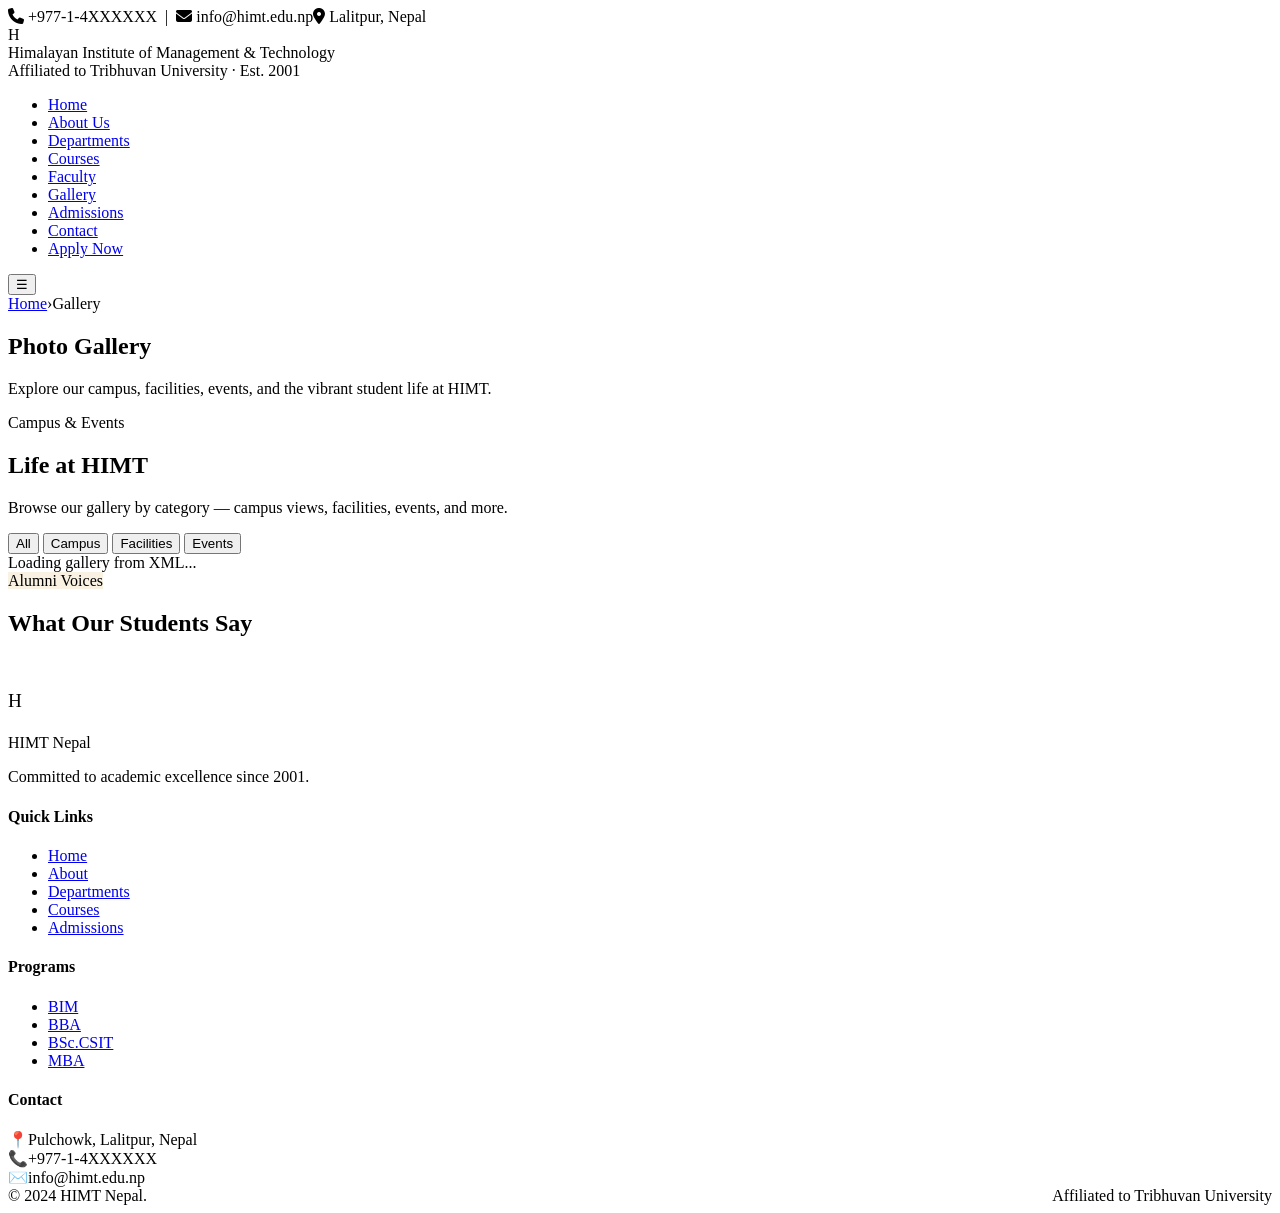
==== about.html @ 5d137912 "Add files via upload" ====
<!DOCTYPE html>
<html lang="en">
<head>
  <meta charset="UTF-8" />
  <meta name="viewport" content="width=device-width, initial-scale=1.0" />
  <title>Gallery – HIMT Nepal</title>
  <link rel="stylesheet" href="../css/style.css" />
  <link rel="stylesheet" href="https://cdnjs.cloudflare.com/ajax/libs/font-awesome/6.5.0/css/all.min.css" />
</head>
<body>
  <header id="header">
    <div class="header-top"><div class="container"><span><i class="fa fa-phone"></i> +977-1-4XXXXXX &nbsp;|&nbsp; <i class="fa fa-envelope"></i> info@himt.edu.np</span><span><i class="fa fa-map-marker-alt"></i> Lalitpur, Nepal</span></div></div>
    <div class="header-main"><div class="container">
      <div class="logo"><div class="logo-icon">H</div><div class="logo-text"><div class="college-name">Himalayan Institute of Management &amp; Technology</div><div class="college-tagline">Affiliated to Tribhuvan University · Est. 2001</div></div></div>
      <nav id="main-nav"><ul>
        <li><a href="../index.html">Home</a></li>
        <li><a href="about.html">About Us</a></li>
        <li><a href="departments.html">Departments</a></li>
        <li><a href="courses.html">Courses</a></li>
        <li><a href="faculty.html">Faculty</a></li>
        <li><a href="gallery.html" class="active">Gallery</a></li>
        <li><a href="admissions.html">Admissions</a></li>
        <li><a href="contact.html">Contact</a></li>
        <li><a href="admissions.html" class="nav-cta">Apply Now</a></li>
      </ul></nav>
      <button class="hamburger" id="hamburger">☰</button>
    </div></div>
  </header>

  <section class="page-hero">
    <div class="container">
      <div class="breadcrumb"><a href="../index.html">Home</a><span>›</span><span>Gallery</span></div>
      <h1>Photo Gallery</h1>
      <p>Explore our campus, facilities, events, and the vibrant student life at HIMT.</p>
    </div>
  </section>

  <section class="section-pad">
    <div class="container">
      <div class="section-header">
        <span class="section-label">Campus &amp; Events</span>
        <h2>Life at HIMT</h2>
        <p>Browse our gallery by category — campus views, facilities, events, and more.</p>
      </div>

      <!-- Filter Bar -->
      <div class="filter-bar" id="gallery-filter-bar">
        <button class="filter-btn active" data-filter="all">All</button>
        <button class="filter-btn" data-filter="Campus">Campus</button>
        <button class="filter-btn" data-filter="Facilities">Facilities</button>
        <button class="filter-btn" data-filter="Events">Events</button>
      </div>

      <!-- Gallery from XML -->
      <div id="gallery-container">
        <div class="loading"><div class="spinner"></div>Loading gallery from XML...</div>
      </div>
    </div>
  </section>

  <!-- TESTIMONIALS on gallery page -->
  <section class="section-pad testimonials-section">
    <div class="container">
      <div class="section-header">
        <span class="section-label" style="color:var(--accent-light);background:rgba(212,168,67,0.15);">Alumni Voices</span>
        <h2>What Our Students Say</h2>
        <p style="color:rgba(255,255,255,0.65);">Hear from our graduates about their HIMT experience.</p>
      </div>
      <div class="grid-4" id="gallery-testimonials">
        <div class="loading" style="color:rgba(255,255,255,0.5);"><div class="spinner"></div></div>
      </div>
    </div>
  </section>

  <footer id="footer">
    <div class="container">
      <div class="footer-grid">
        <div class="footer-col"><div class="logo" style="margin-bottom:16px;"><div class="logo-icon" style="width:44px;height:44px;font-size:1.2rem;">H</div><div class="logo-text"><div class="college-name" style="font-size:1rem;">HIMT Nepal</div></div></div><p>Committed to academic excellence since 2001.</p></div>
        <div class="footer-col"><h4>Quick Links</h4><ul><li><a href="../index.html">Home</a></li><li><a href="about.html">About</a></li><li><a href="departments.html">Departments</a></li><li><a href="courses.html">Courses</a></li><li><a href="admissions.html">Admissions</a></li></ul></div>
        <div class="footer-col"><h4>Programs</h4><ul><li><a href="courses.html">BIM</a></li><li><a href="courses.html">BBA</a></li><li><a href="courses.html">BSc.CSIT</a></li><li><a href="courses.html">MBA</a></li></ul></div>
        <div class="footer-col"><h4>Contact</h4><div class="footer-contact-item"><span>📍</span><span>Pulchowk, Lalitpur, Nepal</span></div><div class="footer-contact-item"><span>📞</span><span>+977-1-4XXXXXX</span></div><div class="footer-contact-item"><span>✉️</span><span>info@himt.edu.np</span></div></div>
      </div>
    </div>
    <div class="footer-bottom"><div class="container" style="display:flex;justify-content:space-between;flex-wrap:wrap;gap:8px;"><span>© 2024 HIMT Nepal.</span><span>Affiliated to Tribhuvan University</span></div></div>
  </footer>

  <script src="../js/main.js"></script>
  <script>
    loadGallery('gallery-container');
    loadTestimonials('gallery-testimonials');
    setupFilters('gallery-filter-bar', loadGallery, 'gallery-container');
  </script>
</body>
</html>
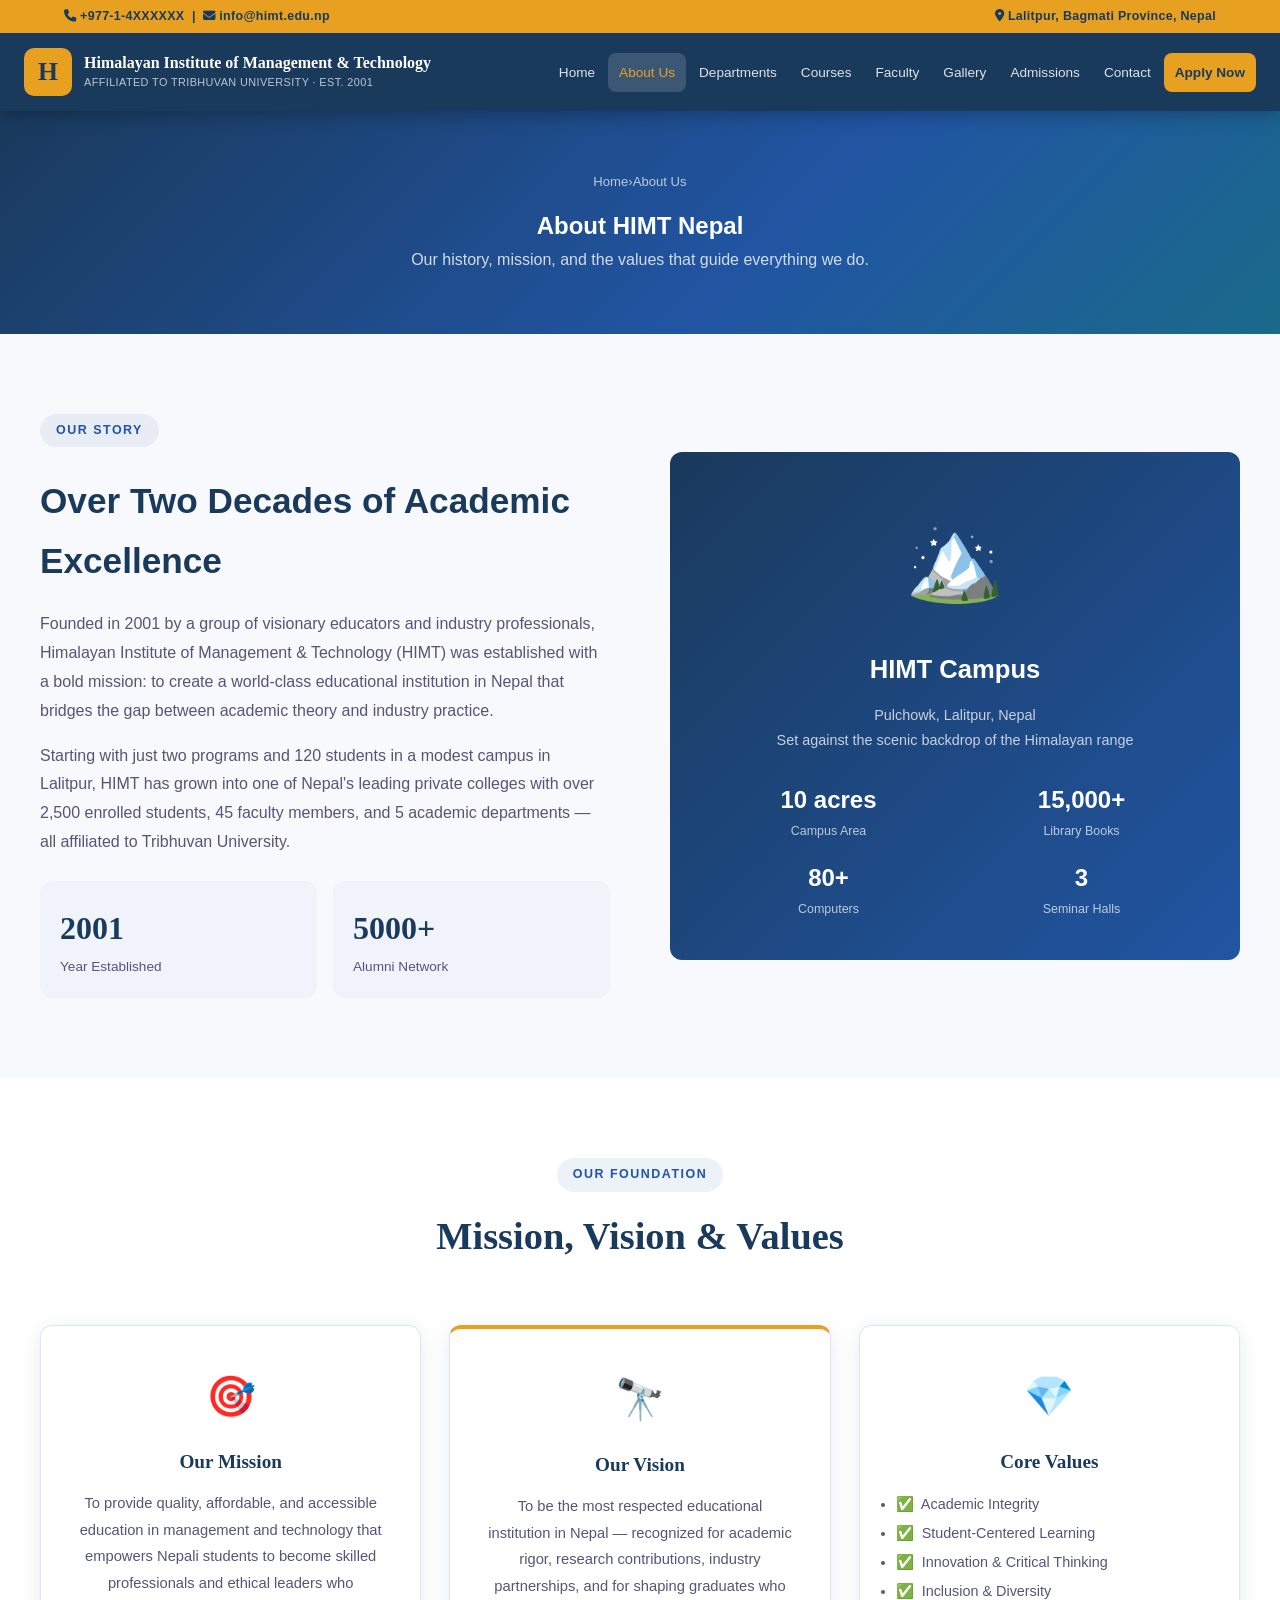
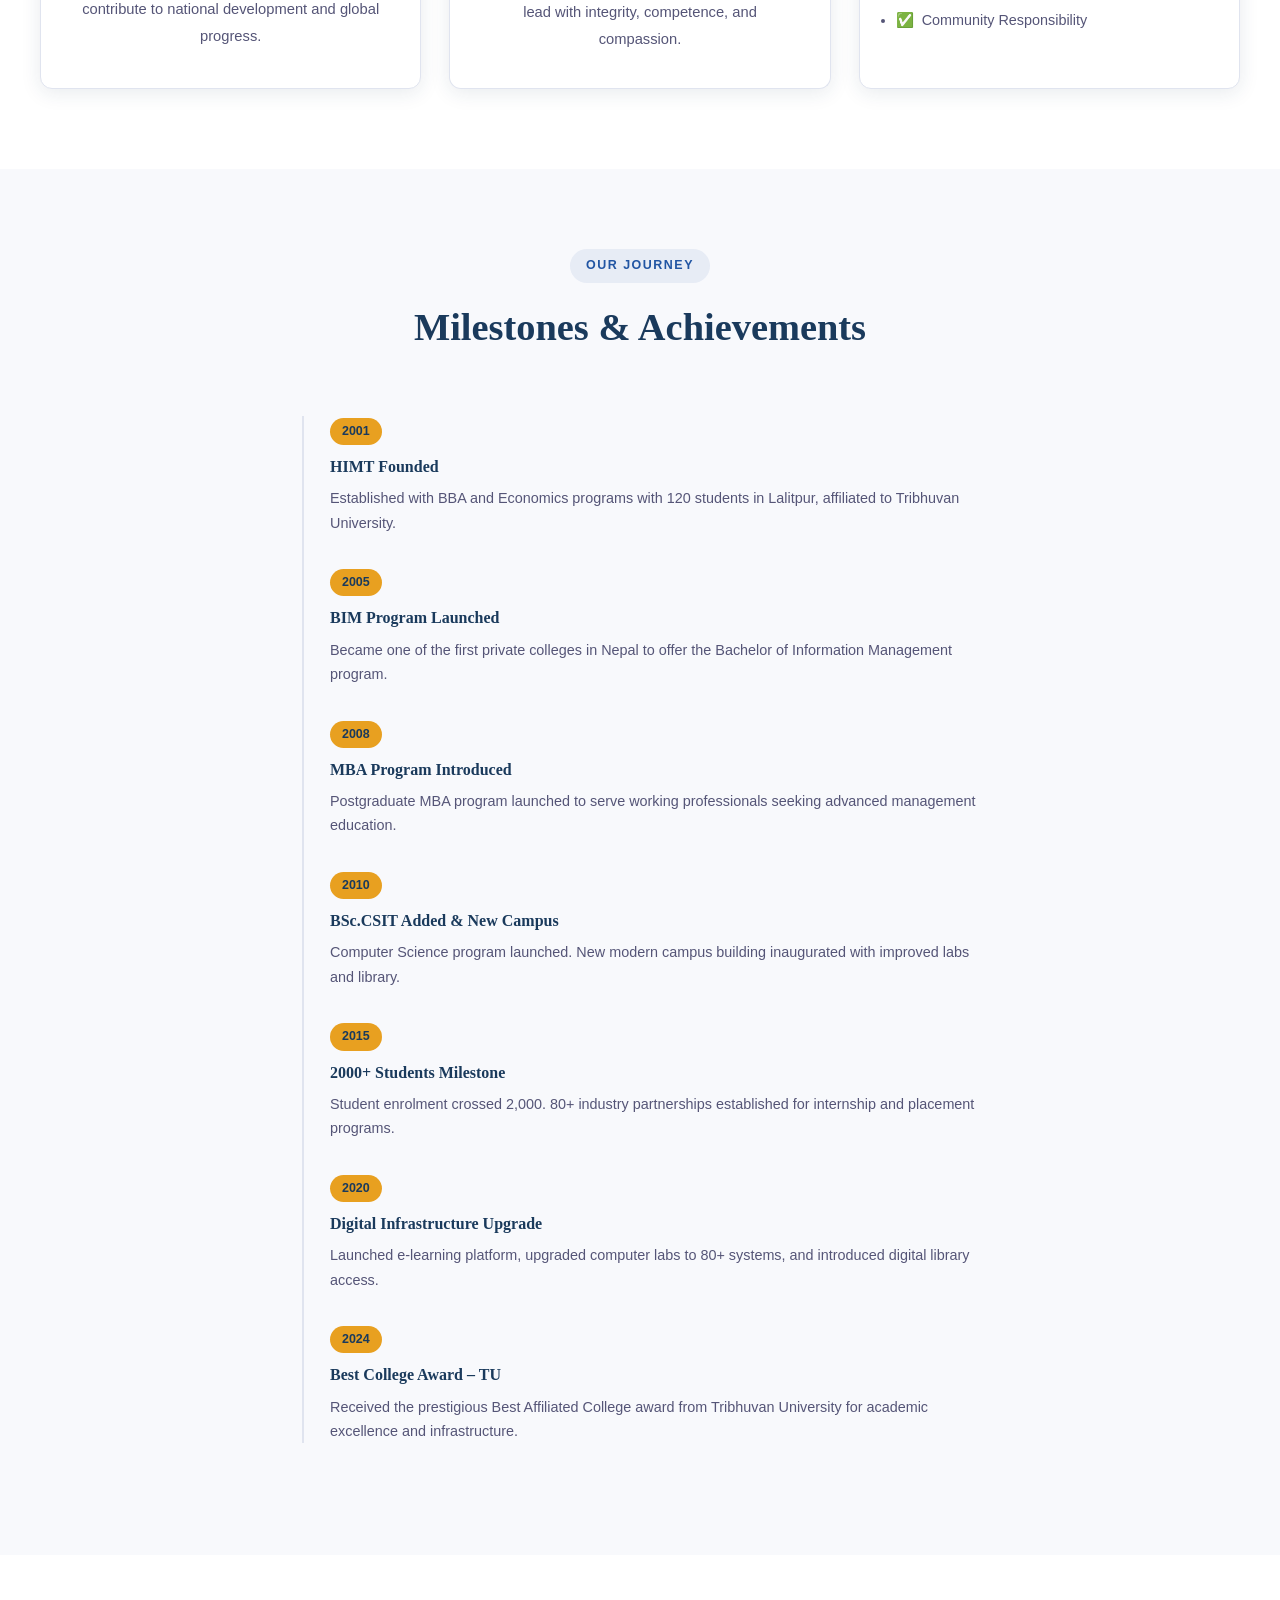
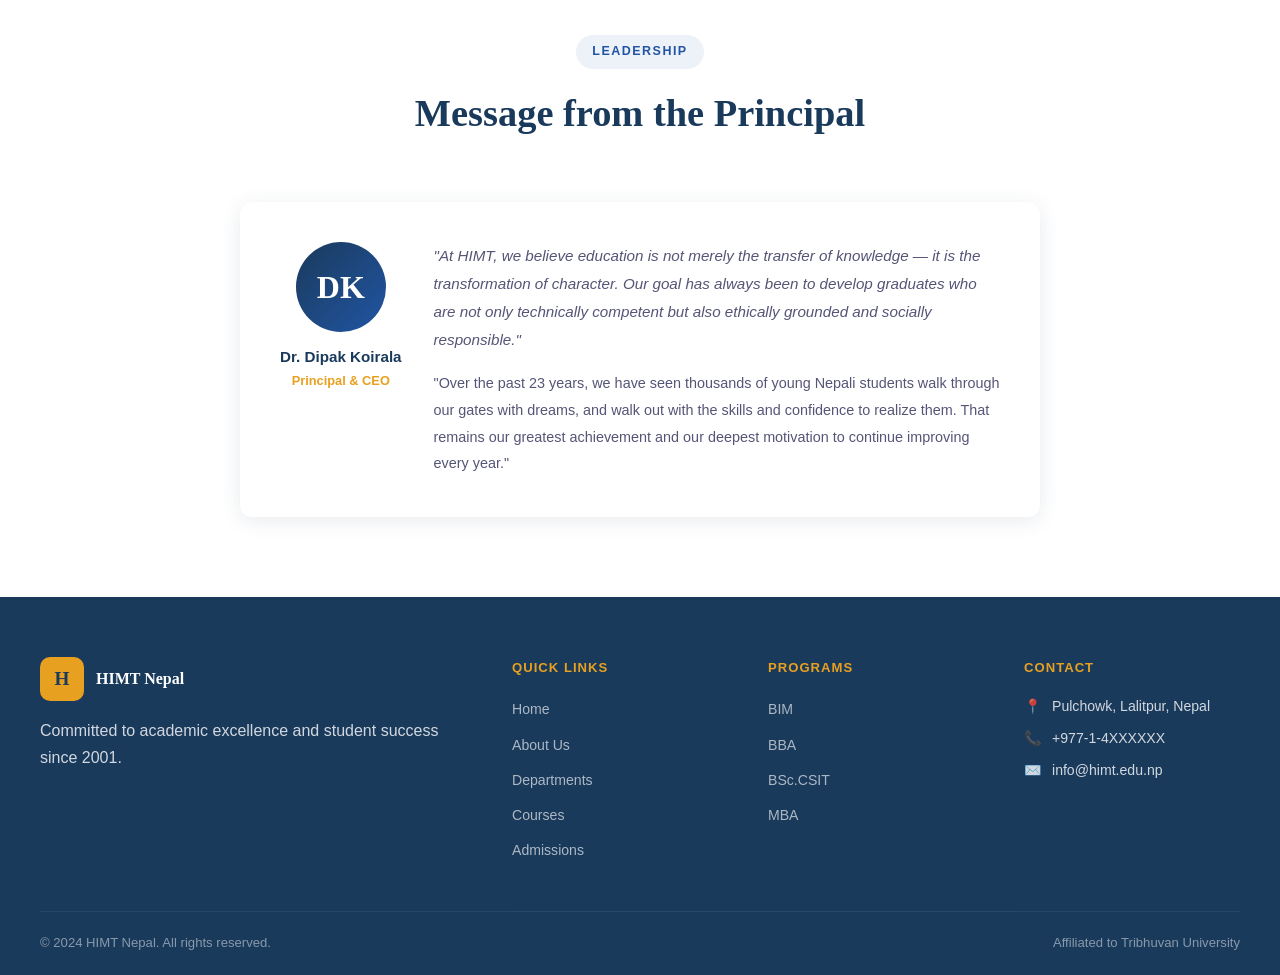
==== commit c9a843fc: "Fix broken deployment: rename mis-named files, add missing main.js Every file in the repo was mis-na" ====
--- a/about.html
+++ b/about.html
@@ -3,92 +3,182 @@
 <head>
   <meta charset="UTF-8" />
   <meta name="viewport" content="width=device-width, initial-scale=1.0" />
-  <title>Gallery – HIMT Nepal</title>
-  <link rel="stylesheet" href="../css/style.css" />
+  <title>About Us – HIMT Nepal</title>
+  <link rel="stylesheet" href="style.css" />
   <link rel="stylesheet" href="https://cdnjs.cloudflare.com/ajax/libs/font-awesome/6.5.0/css/all.min.css" />
 </head>
 <body>
+  <!-- HEADER -->
   <header id="header">
-    <div class="header-top"><div class="container"><span><i class="fa fa-phone"></i> +977-1-4XXXXXX &nbsp;|&nbsp; <i class="fa fa-envelope"></i> info@himt.edu.np</span><span><i class="fa fa-map-marker-alt"></i> Lalitpur, Nepal</span></div></div>
-    <div class="header-main"><div class="container">
-      <div class="logo"><div class="logo-icon">H</div><div class="logo-text"><div class="college-name">Himalayan Institute of Management &amp; Technology</div><div class="college-tagline">Affiliated to Tribhuvan University · Est. 2001</div></div></div>
-      <nav id="main-nav"><ul>
-        <li><a href="../index.html">Home</a></li>
-        <li><a href="about.html">About Us</a></li>
-        <li><a href="departments.html">Departments</a></li>
-        <li><a href="courses.html">Courses</a></li>
-        <li><a href="faculty.html">Faculty</a></li>
-        <li><a href="gallery.html" class="active">Gallery</a></li>
-        <li><a href="admissions.html">Admissions</a></li>
-        <li><a href="contact.html">Contact</a></li>
-        <li><a href="admissions.html" class="nav-cta">Apply Now</a></li>
-      </ul></nav>
-      <button class="hamburger" id="hamburger">☰</button>
-    </div></div>
+    <div class="header-top">
+      <div class="container">
+        <span><i class="fa fa-phone"></i> +977-1-4XXXXXX &nbsp;|&nbsp; <i class="fa fa-envelope"></i> info@himt.edu.np</span>
+        <span><i class="fa fa-map-marker-alt"></i> Lalitpur, Bagmati Province, Nepal</span>
+      </div>
+    </div>
+    <div class="header-main">
+      <div class="container">
+        <div class="logo">
+          <div class="logo-icon">H</div>
+          <div class="logo-text">
+            <div class="college-name">Himalayan Institute of Management &amp; Technology</div>
+            <div class="college-tagline">Affiliated to Tribhuvan University · Est. 2001</div>
+          </div>
+        </div>
+        <nav id="main-nav">
+          <ul>
+            <li><a href="index.html">Home</a></li>
+            <li><a href="about.html" class="active">About Us</a></li>
+            <li><a href="departments.html">Departments</a></li>
+            <li><a href="courses.html">Courses</a></li>
+            <li><a href="faculty.html">Faculty</a></li>
+            <li><a href="gallery.html">Gallery</a></li>
+            <li><a href="admissions.html">Admissions</a></li>
+            <li><a href="contact.html">Contact</a></li>
+            <li><a href="admissions.html" class="nav-cta">Apply Now</a></li>
+          </ul>
+        </nav>
+        <button class="hamburger" id="hamburger">☰</button>
+      </div>
+    </div>
   </header>
 
+  <!-- PAGE HERO -->
   <section class="page-hero">
     <div class="container">
-      <div class="breadcrumb"><a href="../index.html">Home</a><span>›</span><span>Gallery</span></div>
-      <h1>Photo Gallery</h1>
-      <p>Explore our campus, facilities, events, and the vibrant student life at HIMT.</p>
+      <div class="breadcrumb">
+        <a href="index.html">Home</a><span>›</span><span>About Us</span>
+      </div>
+      <h1>About HIMT Nepal</h1>
+      <p>Our history, mission, and the values that guide everything we do.</p>
     </div>
   </section>
 
+  <!-- INTRO SECTION -->
   <section class="section-pad">
     <div class="container">
-      <div class="section-header">
-        <span class="section-label">Campus &amp; Events</span>
-        <h2>Life at HIMT</h2>
-        <p>Browse our gallery by category — campus views, facilities, events, and more.</p>
-      </div>
-
-      <!-- Filter Bar -->
-      <div class="filter-bar" id="gallery-filter-bar">
-        <button class="filter-btn active" data-filter="all">All</button>
-        <button class="filter-btn" data-filter="Campus">Campus</button>
-        <button class="filter-btn" data-filter="Facilities">Facilities</button>
-        <button class="filter-btn" data-filter="Events">Events</button>
-      </div>
-
-      <!-- Gallery from XML -->
-      <div id="gallery-container">
-        <div class="loading"><div class="spinner"></div>Loading gallery from XML...</div>
+      <div style="display:grid;grid-template-columns:1fr 1fr;gap:60px;align-items:center;">
+        <div>
+          <span class="section-label">Our Story</span>
+          <h2 style="font-size:2.2rem;color:var(--primary);margin:12px 0 20px;">Over Two Decades of Academic Excellence</h2>
+          <p style="color:var(--text-mid);line-height:1.8;margin-bottom:16px;">Founded in 2001 by a group of visionary educators and industry professionals, Himalayan Institute of Management &amp; Technology (HIMT) was established with a bold mission: to create a world-class educational institution in Nepal that bridges the gap between academic theory and industry practice.</p>
+          <p style="color:var(--text-mid);line-height:1.8;margin-bottom:24px;">Starting with just two programs and 120 students in a modest campus in Lalitpur, HIMT has grown into one of Nepal's leading private colleges with over 2,500 enrolled students, 45 faculty members, and 5 academic departments — all affiliated to Tribhuvan University.</p>
+          <div style="display:grid;grid-template-columns:1fr 1fr;gap:16px;">
+            <div style="background:var(--light-bg);padding:20px;border-radius:var(--radius);">
+              <div style="font-family:var(--font-display);font-size:2rem;font-weight:700;color:var(--primary);">2001</div>
+              <div style="font-size:0.85rem;color:var(--text-mid);">Year Established</div>
+            </div>
+            <div style="background:var(--light-bg);padding:20px;border-radius:var(--radius);">
+              <div style="font-family:var(--font-display);font-size:2rem;font-weight:700;color:var(--primary);">5000+</div>
+              <div style="font-size:0.85rem;color:var(--text-mid);">Alumni Network</div>
+            </div>
+          </div>
+        </div>
+        <div style="background:linear-gradient(135deg,var(--primary),var(--primary-light));border-radius:var(--radius);padding:40px;color:white;text-align:center;">
+          <div style="font-size:5rem;margin-bottom:20px;">🏔️</div>
+          <h3 style="color:white;font-size:1.6rem;margin-bottom:12px;">HIMT Campus</h3>
+          <p style="color:rgba(255,255,255,0.75);font-size:0.9rem;">Pulchowk, Lalitpur, Nepal<br>Set against the scenic backdrop of the Himalayan range</p>
+          <div style="margin-top:28px;display:grid;grid-template-columns:1fr 1fr;gap:16px;text-align:center;">
+            <div><div style="font-size:1.5rem;font-weight:700;">10 acres</div><div style="font-size:0.78rem;opacity:0.7;">Campus Area</div></div>
+            <div><div style="font-size:1.5rem;font-weight:700;">15,000+</div><div style="font-size:0.78rem;opacity:0.7;">Library Books</div></div>
+            <div><div style="font-size:1.5rem;font-weight:700;">80+</div><div style="font-size:0.78rem;opacity:0.7;">Computers</div></div>
+            <div><div style="font-size:1.5rem;font-weight:700;">3</div><div style="font-size:0.78rem;opacity:0.7;">Seminar Halls</div></div>
+          </div>
+        </div>
       </div>
     </div>
   </section>
 
-  <!-- TESTIMONIALS on gallery page -->
-  <section class="section-pad testimonials-section">
+  <!-- MISSION VISION -->
+  <section class="section-pad bg-light">
     <div class="container">
       <div class="section-header">
-        <span class="section-label" style="color:var(--accent-light);background:rgba(212,168,67,0.15);">Alumni Voices</span>
-        <h2>What Our Students Say</h2>
-        <p style="color:rgba(255,255,255,0.65);">Hear from our graduates about their HIMT experience.</p>
+        <span class="section-label">Our Foundation</span>
+        <h2>Mission, Vision &amp; Values</h2>
       </div>
-      <div class="grid-4" id="gallery-testimonials">
-        <div class="loading" style="color:rgba(255,255,255,0.5);"><div class="spinner"></div></div>
+      <div class="grid-3">
+        <div class="card" style="padding:36px;text-align:center;" class="animate-on-scroll">
+          <div style="font-size:2.5rem;margin-bottom:16px;">🎯</div>
+          <h3 style="color:var(--primary);margin-bottom:12px;">Our Mission</h3>
+          <p style="color:var(--text-mid);font-size:0.92rem;line-height:1.8;">To provide quality, affordable, and accessible education in management and technology that empowers Nepali students to become skilled professionals and ethical leaders who contribute to national development and global progress.</p>
+        </div>
+        <div class="card" style="padding:36px;text-align:center;border-top:4px solid var(--accent);">
+          <div style="font-size:2.5rem;margin-bottom:16px;">🔭</div>
+          <h3 style="color:var(--primary);margin-bottom:12px;">Our Vision</h3>
+          <p style="color:var(--text-mid);font-size:0.92rem;line-height:1.8;">To be the most respected educational institution in Nepal — recognized for academic rigor, research contributions, industry partnerships, and for shaping graduates who lead with integrity, competence, and compassion.</p>
+        </div>
+        <div class="card" style="padding:36px;text-align:center;">
+          <div style="font-size:2.5rem;margin-bottom:16px;">💎</div>
+          <h3 style="color:var(--primary);margin-bottom:12px;">Core Values</h3>
+          <ul style="text-align:left;color:var(--text-mid);font-size:0.9rem;line-height:2;">
+            <li>✅ &nbsp;Academic Integrity</li>
+            <li>✅ &nbsp;Student-Centered Learning</li>
+            <li>✅ &nbsp;Innovation &amp; Critical Thinking</li>
+            <li>✅ &nbsp;Inclusion &amp; Diversity</li>
+            <li>✅ &nbsp;Community Responsibility</li>
+          </ul>
+        </div>
       </div>
     </div>
   </section>
 
+  <!-- HISTORY TIMELINE -->
+  <section class="section-pad">
+    <div class="container">
+      <div class="section-header">
+        <span class="section-label">Our Journey</span>
+        <h2>Milestones &amp; Achievements</h2>
+      </div>
+      <div style="max-width:700px;margin:0 auto;" class="timeline">
+        <div class="timeline-item"><span class="timeline-date">2001</span><h4>HIMT Founded</h4><p>Established with BBA and Economics programs with 120 students in Lalitpur, affiliated to Tribhuvan University.</p></div>
+        <div class="timeline-item"><span class="timeline-date">2005</span><h4>BIM Program Launched</h4><p>Became one of the first private colleges in Nepal to offer the Bachelor of Information Management program.</p></div>
+        <div class="timeline-item"><span class="timeline-date">2008</span><h4>MBA Program Introduced</h4><p>Postgraduate MBA program launched to serve working professionals seeking advanced management education.</p></div>
+        <div class="timeline-item"><span class="timeline-date">2010</span><h4>BSc.CSIT Added &amp; New Campus</h4><p>Computer Science program launched. New modern campus building inaugurated with improved labs and library.</p></div>
+        <div class="timeline-item"><span class="timeline-date">2015</span><h4>2000+ Students Milestone</h4><p>Student enrolment crossed 2,000. 80+ industry partnerships established for internship and placement programs.</p></div>
+        <div class="timeline-item"><span class="timeline-date">2020</span><h4>Digital Infrastructure Upgrade</h4><p>Launched e-learning platform, upgraded computer labs to 80+ systems, and introduced digital library access.</p></div>
+        <div class="timeline-item"><span class="timeline-date">2024</span><h4>Best College Award – TU</h4><p>Received the prestigious Best Affiliated College award from Tribhuvan University for academic excellence and infrastructure.</p></div>
+      </div>
+    </div>
+  </section>
+
+  <!-- LEADERSHIP -->
+  <section class="section-pad bg-light">
+    <div class="container">
+      <div class="section-header">
+        <span class="section-label">Leadership</span>
+        <h2>Message from the Principal</h2>
+      </div>
+      <div style="max-width:800px;margin:0 auto;background:white;border-radius:var(--radius);box-shadow:var(--shadow);padding:40px;display:flex;gap:32px;align-items:flex-start;">
+        <div style="text-align:center;flex-shrink:0;">
+          <div style="width:90px;height:90px;background:linear-gradient(135deg,var(--primary),var(--primary-light));border-radius:50%;display:flex;align-items:center;justify-content:center;font-family:var(--font-display);font-size:2rem;font-weight:700;color:white;margin:0 auto 12px;">DK</div>
+          <div style="font-weight:700;color:var(--primary);font-size:0.95rem;">Dr. Dipak Koirala</div>
+          <div style="font-size:0.8rem;color:var(--accent);font-weight:600;">Principal &amp; CEO</div>
+        </div>
+        <div>
+          <p style="color:var(--text-mid);line-height:1.85;font-style:italic;font-size:0.95rem;margin-bottom:16px;">"At HIMT, we believe education is not merely the transfer of knowledge — it is the transformation of character. Our goal has always been to develop graduates who are not only technically competent but also ethically grounded and socially responsible."</p>
+          <p style="color:var(--text-mid);line-height:1.85;font-size:0.9rem;">"Over the past 23 years, we have seen thousands of young Nepali students walk through our gates with dreams, and walk out with the skills and confidence to realize them. That remains our greatest achievement and our deepest motivation to continue improving every year."</p>
+        </div>
+      </div>
+    </div>
+  </section>
+
+  <!-- FOOTER -->
   <footer id="footer">
     <div class="container">
       <div class="footer-grid">
-        <div class="footer-col"><div class="logo" style="margin-bottom:16px;"><div class="logo-icon" style="width:44px;height:44px;font-size:1.2rem;">H</div><div class="logo-text"><div class="college-name" style="font-size:1rem;">HIMT Nepal</div></div></div><p>Committed to academic excellence since 2001.</p></div>
-        <div class="footer-col"><h4>Quick Links</h4><ul><li><a href="../index.html">Home</a></li><li><a href="about.html">About</a></li><li><a href="departments.html">Departments</a></li><li><a href="courses.html">Courses</a></li><li><a href="admissions.html">Admissions</a></li></ul></div>
+        <div class="footer-col">
+          <div class="logo" style="margin-bottom:16px;"><div class="logo-icon" style="width:44px;height:44px;font-size:1.2rem;">H</div><div class="logo-text"><div class="college-name" style="font-size:1rem;">HIMT Nepal</div></div></div>
+          <p>Committed to academic excellence and student success since 2001.</p>
+        </div>
+        <div class="footer-col"><h4>Quick Links</h4><ul><li><a href="index.html">Home</a></li><li><a href="about.html">About Us</a></li><li><a href="departments.html">Departments</a></li><li><a href="courses.html">Courses</a></li><li><a href="admissions.html">Admissions</a></li></ul></div>
         <div class="footer-col"><h4>Programs</h4><ul><li><a href="courses.html">BIM</a></li><li><a href="courses.html">BBA</a></li><li><a href="courses.html">BSc.CSIT</a></li><li><a href="courses.html">MBA</a></li></ul></div>
         <div class="footer-col"><h4>Contact</h4><div class="footer-contact-item"><span>📍</span><span>Pulchowk, Lalitpur, Nepal</span></div><div class="footer-contact-item"><span>📞</span><span>+977-1-4XXXXXX</span></div><div class="footer-contact-item"><span>✉️</span><span>info@himt.edu.np</span></div></div>
       </div>
     </div>
-    <div class="footer-bottom"><div class="container" style="display:flex;justify-content:space-between;flex-wrap:wrap;gap:8px;"><span>© 2024 HIMT Nepal.</span><span>Affiliated to Tribhuvan University</span></div></div>
+    <div class="footer-bottom"><div class="container" style="display:flex;justify-content:space-between;flex-wrap:wrap;gap:8px;"><span>© 2024 HIMT Nepal. All rights reserved.</span><span>Affiliated to <a href="#">Tribhuvan University</a></span></div></div>
   </footer>
 
-  <script src="../js/main.js"></script>
-  <script>
-    loadGallery('gallery-container');
-    loadTestimonials('gallery-testimonials');
-    setupFilters('gallery-filter-bar', loadGallery, 'gallery-container');
-  </script>
+  <script src="main.js"></script>
+  <script>initScrollAnimations();</script>
 </body>
 </html>
--- a/style.css
+++ b/style.css
@@ -0,0 +1,441 @@
+/* ===== CSS VARIABLES ===== */
+:root {
+  --primary: #1a3a5c;
+  --primary-light: #2155a3;
+  --accent: #e8a020;
+  --accent-dark: #c4851a;
+  --text: #1e1e2e;
+  --text-light: #555577;
+  --bg: #f8f9fc;
+  --white: #ffffff;
+  --card-bg: #ffffff;
+  --border: #e0e4ef;
+  --gradient: linear-gradient(135deg, #1a3a5c 0%, #2155a3 60%, #1a6a8a 100%);
+  --shadow: 0 4px 20px rgba(26,58,92,0.10);
+  --shadow-lg: 0 8px 40px rgba(26,58,92,0.15);
+  --font-head: 'Playfair Display', Georgia, serif;
+  --font-body: 'Source Sans 3', 'Segoe UI', sans-serif;
+  --radius: 12px;
+  --transition: all 0.3s cubic-bezier(0.4,0,0.2,1);
+}
+
+/* ===== RESET ===== */
+*, *::before, *::after { margin:0; padding:0; box-sizing:border-box; }
+html { scroll-behavior: smooth; }
+body { font-family: var(--font-body); background: var(--bg); color: var(--text); line-height:1.7; }
+a { text-decoration:none; color:inherit; }
+img { max-width:100%; display:block; }
+
+/* ===== HEADER & NAV ===== */
+header {
+  background: var(--primary);
+  position: sticky; top:0; z-index:1000;
+  box-shadow: 0 2px 20px rgba(0,0,0,0.3);
+}
+.top-bar {
+  background: var(--accent);
+  text-align:center; padding:6px;
+  font-size:0.78rem; color: var(--primary);
+  font-weight:600; letter-spacing:0.5px;
+}
+.nav-container {
+  max-width:1200px; margin:0 auto;
+  display:flex; align-items:center; justify-content:space-between;
+  padding:0 24px; height:70px;
+}
+.logo {
+  display:flex; align-items:center; gap:12px;
+}
+.logo-icon {
+  width:48px; height:48px; background: var(--accent);
+  border-radius:10px; display:flex; align-items:center; justify-content:center;
+  font-size:1.6rem; font-weight:900; color: var(--primary); font-family: var(--font-head);
+}
+.logo-text h1 { font-family: var(--font-head); font-size:1.1rem; color:var(--white); line-height:1.2; }
+.logo-text span { font-size:0.72rem; color:rgba(255,255,255,0.7); letter-spacing:1px; text-transform:uppercase; }
+
+nav ul { display:flex; list-style:none; gap:4px; }
+nav ul li a {
+  color:rgba(255,255,255,0.85); padding:8px 14px; border-radius:8px;
+  font-size:0.88rem; font-weight:500; transition:var(--transition);
+  display:block;
+}
+nav ul li a:hover, nav ul li a.active {
+  background:rgba(255,255,255,0.15); color:var(--accent);
+}
+.nav-cta {
+  background: var(--accent) !important; color: var(--primary) !important;
+  font-weight:700 !important; border-radius:8px !important;
+}
+.nav-cta:hover { background: var(--accent-dark) !important; color:var(--white) !important; }
+
+.hamburger { display:none; cursor:pointer; flex-direction:column; gap:5px; padding:5px; }
+.hamburger span { width:26px; height:2px; background:white; border-radius:2px; transition:var(--transition); }
+
+/* ===== HERO ===== */
+.hero {
+  background: var(--gradient);
+  min-height: 92vh;
+  display:flex; align-items:center; justify-content:center;
+  text-align:center; position:relative; overflow:hidden;
+  padding: 80px 24px;
+}
+.hero::before {
+  content:'';
+  position:absolute; inset:0;
+  background: url("data:image/svg+xml,%3Csvg width='60' height='60' viewBox='0 0 60 60' xmlns='http://www.w3.org/2000/svg'%3E%3Cg fill='none' fill-rule='evenodd'%3E%3Cg fill='%23ffffff' fill-opacity='0.04'%3E%3Cpath d='M36 34v-4h-2v4h-4v2h4v4h2v-4h4v-2h-4zm0-30V0h-2v4h-4v2h4v4h2V6h4V4h-4zM6 34v-4H4v4H0v2h4v4h2v-4h4v-2H6zM6 4V0H4v4H0v2h4v4h2V6h4V4H6z'/%3E%3C/g%3E%3C/g%3E%3C/svg%3E");
+}
+.hero-content { position:relative; max-width:800px; }
+.hero-badge {
+  display:inline-block; background:rgba(232,160,32,0.2);
+  border:1px solid var(--accent); color:var(--accent);
+  padding:6px 18px; border-radius:100px; font-size:0.8rem; font-weight:600;
+  letter-spacing:1px; text-transform:uppercase; margin-bottom:24px;
+}
+.hero h2 {
+  font-family: var(--font-head); font-size:clamp(2.2rem,5vw,4rem);
+  color:white; line-height:1.2; margin-bottom:20px;
+}
+.hero h2 span { color:var(--accent); }
+.hero p { color:rgba(255,255,255,0.8); font-size:1.1rem; max-width:600px; margin:0 auto 36px; }
+.hero-btns { display:flex; gap:16px; justify-content:center; flex-wrap:wrap; }
+.btn {
+  padding:14px 32px; border-radius:10px; font-weight:700;
+  font-size:0.95rem; cursor:pointer; transition:var(--transition); border:2px solid transparent;
+  display:inline-flex; align-items:center; gap:8px;
+}
+.btn-primary { background:var(--accent); color:var(--primary); }
+.btn-primary:hover { background:var(--accent-dark); transform:translateY(-2px); box-shadow: 0 6px 20px rgba(232,160,32,0.4); }
+.btn-outline { border-color:rgba(255,255,255,0.5); color:white; }
+.btn-outline:hover { background:rgba(255,255,255,0.1); border-color:white; transform:translateY(-2px); }
+
+/* ===== STATS BAR ===== */
+.stats-bar {
+  background:var(--white); box-shadow: var(--shadow);
+  padding:28px 24px;
+}
+.stats-grid { max-width:1000px; margin:0 auto; display:grid; grid-template-columns:repeat(4,1fr); gap:12px; }
+.stat-item { text-align:center; padding:16px; }
+.stat-num { font-size:2rem; font-weight:800; color:var(--primary-light); font-family:var(--font-head); line-height:1; }
+.stat-label { font-size:0.8rem; color:var(--text-light); margin-top:4px; text-transform:uppercase; letter-spacing:0.5px; }
+
+/* ===== SECTIONS ===== */
+.section { padding:80px 24px; }
+.section-alt { background:var(--white); }
+.container { max-width:1200px; margin:0 auto; }
+.section-header { text-align:center; margin-bottom:56px; }
+.section-header .tag {
+  display:inline-block; background:rgba(33,85,163,0.08);
+  color:var(--primary-light); font-size:0.78rem; font-weight:700;
+  letter-spacing:1.5px; text-transform:uppercase; padding:6px 16px;
+  border-radius:100px; margin-bottom:12px;
+}
+.section-header h2 {
+  font-family:var(--font-head); font-size:clamp(1.8rem,3vw,2.6rem);
+  color:var(--primary); margin-bottom:14px;
+}
+.section-header p { color:var(--text-light); max-width:600px; margin:0 auto; font-size:1.05rem; }
+.divider { width:60px; height:4px; background: var(--accent); border-radius:2px; margin:16px auto 0; }
+
+/* ===== CARDS ===== */
+.grid-3 { display:grid; grid-template-columns:repeat(auto-fit,minmax(280px,1fr)); gap:28px; }
+.grid-4 { display:grid; grid-template-columns:repeat(auto-fit,minmax(240px,1fr)); gap:24px; }
+.card {
+  background:var(--card-bg); border-radius:var(--radius);
+  box-shadow:var(--shadow); overflow:hidden;
+  transition:var(--transition); border:1px solid var(--border);
+}
+.card:hover { transform:translateY(-6px); box-shadow:var(--shadow-lg); }
+.card-body { padding:28px; }
+.card-icon { font-size:2.2rem; margin-bottom:16px; }
+.card h3 { font-family:var(--font-head); font-size:1.2rem; color:var(--primary); margin-bottom:8px; }
+.card p { color:var(--text-light); font-size:0.9rem; line-height:1.6; }
+.card-top { padding:20px 28px 0; }
+
+/* ===== DEPT CARDS ===== */
+.dept-card { border-top:4px solid; }
+.dept-meta { display:flex; gap:16px; margin-top:12px; flex-wrap:wrap; }
+.dept-meta span { font-size:0.78rem; color:var(--text-light); display:flex; align-items:center; gap:4px; }
+
+/* ===== FACULTY ===== */
+.faculty-card { text-align:center; padding:28px; }
+.avatar {
+  width:80px; height:80px; border-radius:50%;
+  background: var(--gradient); color:white;
+  font-size:1.4rem; font-weight:700; font-family:var(--font-head);
+  display:flex; align-items:center; justify-content:center;
+  margin:0 auto 16px;
+}
+.faculty-card h3 { font-size:1rem; color:var(--primary); margin-bottom:4px; }
+.faculty-card .role { font-size:0.82rem; color:var(--primary-light); font-weight:600; margin-bottom:4px; }
+.faculty-card .dept-badge {
+  display:inline-block; padding:3px 12px; border-radius:100px;
+  font-size:0.73rem; font-weight:700; background:rgba(33,85,163,0.1); color:var(--primary-light);
+  margin-bottom:8px;
+}
+.faculty-card .qual { font-size:0.8rem; color:var(--text-light); }
+
+/* ===== GALLERY ===== */
+.gallery-filter { display:flex; gap:10px; justify-content:center; flex-wrap:wrap; margin-bottom:32px; }
+.filter-btn {
+  padding:8px 20px; border:2px solid var(--border); border-radius:100px;
+  cursor:pointer; font-size:0.85rem; font-weight:600; background:var(--white);
+  color:var(--text-light); transition:var(--transition);
+}
+.filter-btn.active, .filter-btn:hover {
+  background:var(--primary); border-color:var(--primary); color:white;
+}
+.gallery-grid { display:grid; grid-template-columns:repeat(auto-fill,minmax(220px,1fr)); gap:20px; }
+.gallery-item {
+  border-radius:var(--radius); overflow:hidden; cursor:pointer;
+  transition:var(--transition); aspect-ratio:4/3;
+  display:flex; align-items:center; justify-content:center;
+  flex-direction:column; gap:10px; position:relative;
+}
+.gallery-item:hover { transform:scale(1.03); }
+.gallery-emoji { font-size:3rem; }
+.gallery-caption { color:white; font-size:0.82rem; font-weight:600; text-align:center; padding:0 12px; }
+
+/* ===== COURSES ===== */
+.course-card { border-left:4px solid var(--primary-light); }
+.course-badge {
+  display:inline-block; padding:4px 14px; border-radius:100px;
+  font-size:0.75rem; font-weight:700; margin-bottom:12px;
+}
+.badge-ug { background:rgba(33,85,163,0.1); color:var(--primary-light); }
+.badge-pg { background:rgba(123,31,162,0.1); color:#7b1fa2; }
+.course-meta { display:grid; grid-template-columns:1fr 1fr; gap:8px; margin:12px 0; }
+.course-meta div { font-size:0.82rem; color:var(--text-light); }
+.course-meta strong { color:var(--primary); display:block; font-size:0.85rem; }
+
+/* ===== TESTIMONIALS ===== */
+.testimonial-card { padding:28px; position:relative; }
+.testimonial-card::before {
+  content:'"'; font-family:var(--font-head); font-size:5rem; line-height:1;
+  color:var(--accent); opacity:0.3; position:absolute; top:10px; left:20px;
+}
+.testimonial-text { font-style:italic; color:var(--text-light); margin-bottom:20px; padding-top:20px; font-size:0.95rem; line-height:1.7; }
+.testimonial-author { display:flex; align-items:center; gap:12px; }
+.testimonial-author .avatar { width:48px; height:48px; font-size:1rem; flex-shrink:0; }
+.testimonial-author h4 { font-size:0.9rem; color:var(--primary); }
+.testimonial-author span { font-size:0.78rem; color:var(--text-light); }
+.stars { color:var(--accent); font-size:0.85rem; margin-top:2px; }
+
+/* ===== ADMISSIONS ===== */
+.timeline { position:relative; padding-left:40px; }
+.timeline::before { content:''; position:absolute; left:12px; top:0; bottom:0; width:2px; background:var(--border); }
+.timeline-item { position:relative; margin-bottom:32px; }
+.timeline-dot {
+  width:26px; height:26px; background:var(--primary-light); border-radius:50%;
+  position:absolute; left:-40px; top:4px; display:flex; align-items:center; justify-content:center;
+  color:white; font-size:0.7rem; font-weight:700; border:3px solid var(--bg);
+}
+.timeline-content h4 { font-family:var(--font-head); color:var(--primary); margin-bottom:6px; }
+.timeline-content p { font-size:0.9rem; color:var(--text-light); }
+.admission-date { font-size:0.8rem; color:var(--accent-dark); font-weight:700; margin-top:4px; }
+
+/* ===== CONTACT ===== */
+.contact-grid { display:grid; grid-template-columns:1fr 1fr; gap:40px; align-items:start; }
+.contact-info h3 { font-family:var(--font-head); color:var(--primary); margin-bottom:24px; }
+.contact-item { display:flex; gap:16px; margin-bottom:24px; align-items:flex-start; }
+.contact-icon {
+  width:44px; height:44px; background:rgba(33,85,163,0.1);
+  border-radius:10px; display:flex; align-items:center; justify-content:center;
+  color:var(--primary-light); font-size:1.1rem; flex-shrink:0;
+}
+.contact-item h4 { font-size:0.85rem; color:var(--text-light); text-transform:uppercase; letter-spacing:0.5px; }
+.contact-item p { color:var(--primary); font-weight:500; font-size:0.95rem; }
+.map-container {
+  background:var(--gradient); border-radius:var(--radius);
+  height:320px; display:flex; flex-direction:column;
+  align-items:center; justify-content:center; gap:12px; color:white;
+  position:relative; overflow:hidden;
+}
+.map-container::before {
+  content:''; position:absolute; inset:0;
+  background:url("data:image/svg+xml,%3Csvg xmlns='http://www.w3.org/2000/svg' width='400' height='320'%3E%3Ccircle cx='200' cy='160' r='80' fill='none' stroke='rgba(255,255,255,0.1)' stroke-width='2'/%3E%3Ccircle cx='200' cy='160' r='120' fill='none' stroke='rgba(255,255,255,0.07)' stroke-width='2'/%3E%3Ccircle cx='200' cy='160' r='160' fill='none' stroke='rgba(255,255,255,0.04)' stroke-width='2'/%3E%3C/svg%3E") center/contain no-repeat;
+}
+.map-pin { font-size:3.5rem; position:relative; z-index:1; }
+.map-container h4 { font-family:var(--font-head); font-size:1.1rem; position:relative; z-index:1; }
+.map-container p { font-size:0.85rem; opacity:0.8; position:relative; z-index:1; text-align:center; padding:0 20px; }
+
+/* ===== FOOTER ===== */
+footer { background: var(--primary); color:rgba(255,255,255,0.8); padding:60px 24px 0; }
+.footer-grid { max-width:1200px; margin:0 auto; display:grid; grid-template-columns:2fr 1fr 1fr 1fr; gap:40px; margin-bottom:40px; }
+.footer-brand h3 { font-family:var(--font-head); color:white; font-size:1.2rem; margin-bottom:12px; }
+.footer-brand p { font-size:0.88rem; line-height:1.7; max-width:260px; }
+.footer-col h4 { color:var(--accent); font-size:0.82rem; letter-spacing:1px; text-transform:uppercase; margin-bottom:16px; }
+.footer-col ul { list-style:none; }
+.footer-col ul li { margin-bottom:8px; }
+.footer-col ul li a { font-size:0.88rem; opacity:0.8; transition:var(--transition); }
+.footer-col ul li a:hover { opacity:1; color:var(--accent); }
+.footer-bottom {
+  border-top:1px solid rgba(255,255,255,0.1); padding:20px 0; text-align:center;
+  font-size:0.82rem; opacity:0.6; max-width:1200px; margin:0 auto;
+}
+.social-links { display:flex; gap:10px; margin-top:16px; }
+.social-link {
+  width:36px; height:36px; background:rgba(255,255,255,0.1); border-radius:8px;
+  display:flex; align-items:center; justify-content:center; transition:var(--transition);
+  color:white; font-size:0.9rem;
+}
+.social-link:hover { background:var(--accent); color:var(--primary); }
+
+/* ===== NOTICE BOARD ===== */
+.notice-ticker {
+  background:var(--primary-light); color:white; padding:10px 24px;
+  display:flex; gap:20px; align-items:center; overflow:hidden;
+}
+.notice-label { font-size:0.75rem; font-weight:700; background:var(--accent); color:var(--primary); padding:3px 10px; border-radius:4px; white-space:nowrap; }
+.notice-scroll { flex:1; overflow:hidden; position:relative; }
+.notice-text { font-size:0.85rem; white-space:nowrap; animation: marquee 25s linear infinite; display:inline-block; }
+@keyframes marquee { 0%{transform:translateX(100vw)} 100%{transform:translateX(-100%)} }
+
+/* ===== LOADING / SPINNER ===== */
+.loading { text-align:center; padding:40px; color:var(--text-light); font-size:0.9rem; }
+
+/* ===== RESPONSIVE ===== */
+@media(max-width:900px) {
+  .footer-grid { grid-template-columns:1fr 1fr; }
+  .contact-grid { grid-template-columns:1fr; }
+  .stats-grid { grid-template-columns:repeat(2,1fr); }
+}
+@media(max-width:640px) {
+  nav ul { display:none; }
+  nav ul.open { display:flex; flex-direction:column; position:absolute; top:70px; left:0; right:0; background:var(--primary); padding:16px; box-shadow:0 10px 30px rgba(0,0,0,0.3); }
+  .hamburger { display:flex; }
+  .footer-grid { grid-template-columns:1fr; }
+  .hero { min-height:80vh; }
+  .hero-btns { flex-direction:column; align-items:center; }
+}
+
+/* ===== PAGE HERO (inner pages) ===== */
+.page-hero {
+  background: var(--gradient); padding:60px 24px;
+  text-align:center; color:white; position:relative; overflow:hidden;
+}
+.page-hero h2 { font-family:var(--font-head); font-size:clamp(1.8rem,4vw,3rem); margin-bottom:10px; }
+.page-hero p { opacity:0.8; max-width:500px; margin:0 auto; }
+.breadcrumb { font-size:0.82rem; opacity:0.7; margin-bottom:12px; }
+.breadcrumb a:hover { color:var(--accent); }
+
+/* ===== HIGHLIGHT CARD ===== */
+.highlight-card {
+  background: var(--gradient); color:white; border-radius:var(--radius);
+  padding:28px; display:flex; align-items:center; gap:20px;
+}
+.highlight-card .icon { font-size:2.5rem; flex-shrink:0; }
+.highlight-card h3 { font-family:var(--font-head); font-size:1.1rem; margin-bottom:4px; }
+.highlight-card p { font-size:0.88rem; opacity:0.8; }
+
+/* ===== FORM ===== */
+.form-group { margin-bottom:20px; }
+.form-group label { display:block; font-size:0.85rem; font-weight:600; color:var(--primary); margin-bottom:6px; }
+.form-group input, .form-group select, .form-group textarea {
+  width:100%; padding:12px 16px; border:2px solid var(--border); border-radius:8px;
+  font-family:var(--font-body); font-size:0.9rem; color:var(--text);
+  transition:var(--transition); background:var(--white);
+}
+.form-group input:focus, .form-group select:focus, .form-group textarea:focus {
+  outline:none; border-color:var(--primary-light); box-shadow:0 0 0 3px rgba(33,85,163,0.1);
+}
+.form-group textarea { height:120px; resize:vertical; }
+
+/* ===== TABS ===== */
+.tabs { display:flex; gap:8px; border-bottom:2px solid var(--border); margin-bottom:32px; flex-wrap:wrap; }
+.tab-btn {
+  padding:10px 20px; border:none; background:none; cursor:pointer;
+  font-size:0.9rem; font-weight:600; color:var(--text-light);
+  border-bottom:3px solid transparent; margin-bottom:-2px; transition:var(--transition);
+}
+.tab-btn.active { color:var(--primary-light); border-bottom-color:var(--primary-light); }
+.tab-content { display:none; }
+.tab-content.active { display:block; }
+
+/* ============================================================ */
+/* COMPATIBILITY LAYER                                           */
+/* Maps class names used in the HTML pages to the existing CSS.  */
+/* ============================================================ */
+.section-pad { padding: 80px 24px; }
+.section-pad .container { max-width:1200px; margin:0 auto; }
+.bg-light { background: var(--white); }
+.section-label {
+  display:inline-block; background:rgba(33,85,163,0.08);
+  color:var(--primary-light); font-size:0.78rem; font-weight:700;
+  letter-spacing:1.5px; text-transform:uppercase; padding:6px 16px;
+  border-radius:100px; margin-bottom:12px;
+}
+.filter-bar { display:flex; gap:10px; justify-content:center; flex-wrap:wrap; margin-bottom:32px; }
+
+/* Header used on inner + home pages (header-top + header-main) */
+#header { background:var(--primary); position:sticky; top:0; z-index:1000; box-shadow:0 2px 20px rgba(0,0,0,0.3); }
+.header-top { background:var(--accent); font-size:0.78rem; color:var(--primary); font-weight:600; letter-spacing:0.3px; }
+.header-top .container { max-width:1200px; margin:0 auto; display:flex; justify-content:space-between; align-items:center; padding:6px 24px; gap:12px; flex-wrap:wrap; }
+.header-main .container { display:flex; align-items:center; justify-content:flex-start; padding:0 24px; min-height:78px; max-width:1320px; margin:0 auto; gap:24px; }
+.logo { margin-right:auto; flex-shrink:1; min-width:0; display:flex; align-items:center; gap:12px; }
+.logo-text { display:flex; flex-direction:column; justify-content:center; min-width:0; }
+.college-name { font-family: var(--font-head); font-size:1rem; color:var(--white); line-height:1.2; font-weight:700; white-space:nowrap; overflow:hidden; text-overflow:ellipsis; }
+.college-tagline { font-size:0.68rem; color:rgba(255,255,255,0.7); letter-spacing:0.4px; text-transform:uppercase; white-space:nowrap; overflow:hidden; text-overflow:ellipsis; }
+
+#main-nav { margin-left:auto; flex-shrink:0; }
+#main-nav ul { display:flex; list-style:none; gap:2px; align-items:center; padding:0; margin:0; }
+#main-nav ul li a { color:rgba(255,255,255,0.85); padding:8px 11px; border-radius:8px; font-size:0.85rem; font-weight:500; transition:var(--transition); display:block; white-space:nowrap; }
+#main-nav ul li a:hover, #main-nav ul li a.active { background:rgba(255,255,255,0.15); color:var(--accent); }
+#main-nav .nav-cta { background: var(--accent) !important; color: var(--primary) !important; font-weight:700 !important; border-radius:8px !important; }
+#main-nav .nav-cta:hover { background: var(--accent-dark) !important; color:var(--white) !important; }
+.hamburger { display:none; background:none; border:none; color:white; font-size:1.5rem; cursor:pointer; }
+
+/* Footer (inner page & home share these) */
+#footer { background: var(--primary); color:rgba(255,255,255,0.8); padding:60px 24px 0; }
+#footer .footer-grid { max-width:1200px; margin:0 auto; display:grid; grid-template-columns:2fr 1fr 1fr 1fr; gap:40px; margin-bottom:40px; }
+#footer .footer-col h4 { color:var(--accent); font-size:0.82rem; letter-spacing:1px; text-transform:uppercase; margin-bottom:16px; }
+#footer .footer-col ul { list-style:none; padding:0; }
+#footer .footer-col ul li { margin-bottom:8px; }
+#footer .footer-col ul li a { font-size:0.88rem; opacity:0.8; transition:var(--transition); }
+#footer .footer-col ul li a:hover { opacity:1; color:var(--accent); }
+#footer .footer-contact-item { display:flex; gap:10px; margin-bottom:8px; font-size:0.88rem; }
+#footer .footer-bottom { border-top:1px solid rgba(255,255,255,0.1); padding:20px 0; font-size:0.82rem; opacity:0.6; }
+
+/* Extra vars referenced by inline styles */
+:root {
+  --accent-light: #f4c77a;
+  --text-dark: #1e1e2e;
+  --text-mid: #555577;
+  --light-bg: #f0f3fa;
+  --font-display: 'Playfair Display', Georgia, serif;
+  --radius-sm: 8px;
+}
+
+.section-header p { color:var(--text-light); max-width:600px; margin:12px auto 0; font-size:1.05rem; }
+
+/* Timeline date chip (about.html uses .timeline-date, not .timeline-dot) */
+.timeline-item .timeline-date { display:inline-block; background:var(--accent); color:var(--primary); padding:3px 12px; border-radius:100px; font-size:0.78rem; font-weight:700; margin-bottom:8px; }
+.timeline-item h4 { font-family:var(--font-head); color:var(--primary); margin-bottom:6px; }
+.timeline-item p { font-size:0.9rem; color:var(--text-light); }
+
+/* Scroll animation */
+.animate-on-scroll { opacity:0; transform:translateY(20px); transition:opacity 0.6s ease, transform 0.6s ease; }
+.animate-on-scroll.visible { opacity:1; transform:translateY(0); }
+
+/* Loading spinner */
+.spinner { display:inline-block; width:22px; height:22px; margin-right:10px; border:3px solid rgba(33,85,163,0.2); border-top-color:var(--primary-light); border-radius:50%; vertical-align:middle; animation:spin 0.8s linear infinite; }
+@keyframes spin { to { transform:rotate(360deg); } }
+
+/* Header responsive */
+@media(max-width:1200px) {
+  .college-name { font-size:0.9rem; }
+  .college-tagline { font-size:0.62rem; }
+  #main-nav ul li a { padding:8px 9px; font-size:0.82rem; }
+}
+@media(max-width:1050px) {
+  #main-nav ul { display:none; position:absolute; top:78px; right:0; left:0; background:var(--primary); padding:16px; flex-direction:column; align-items:stretch; box-shadow:0 10px 30px rgba(0,0,0,0.3); gap:4px; z-index:100; }
+  #main-nav ul.open { display:flex; }
+  #main-nav ul li a { padding:12px 16px; font-size:0.95rem; }
+  .hamburger { display:flex; }
+  .header-main .container { position:relative; }
+  .college-name { font-size:1rem; }
+  .college-tagline { font-size:0.68rem; }
+}
+@media(max-width:640px) {
+  .header-top .container { flex-direction:column; font-size:0.7rem; }
+}
